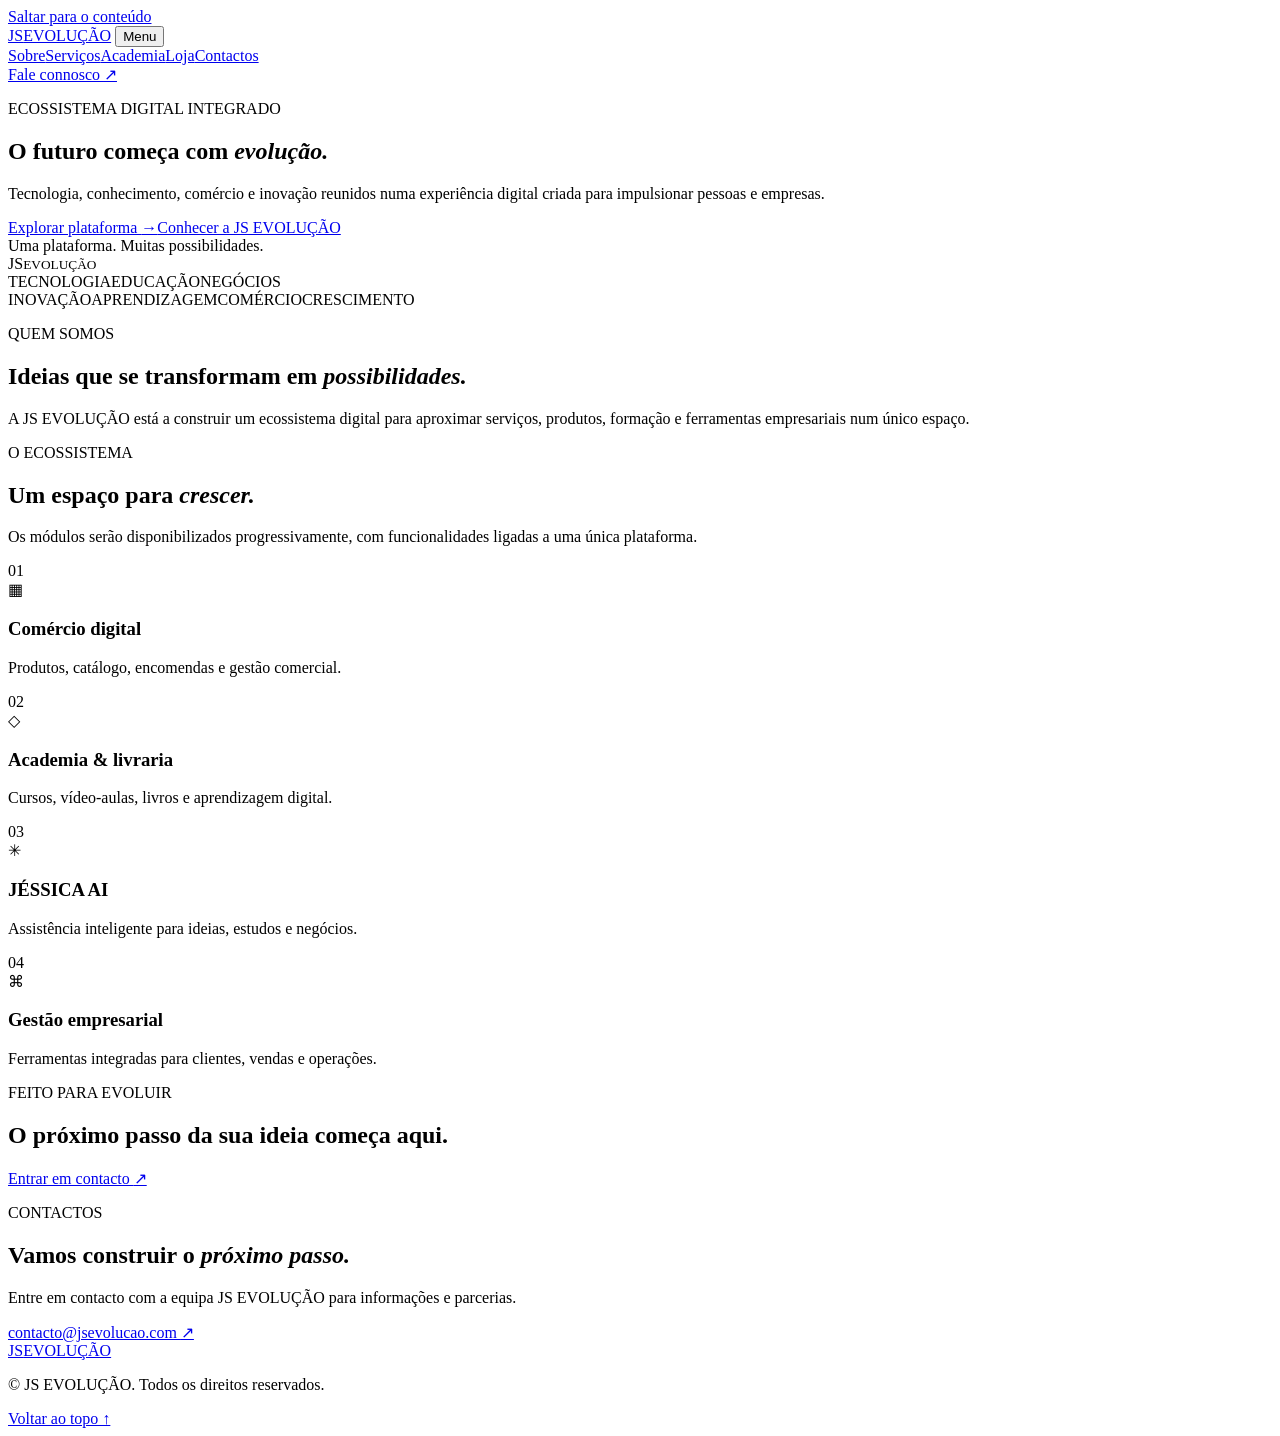
==== index.html @ 94efe842 "feat: add responsive JS Evolucao public foundation" ====
<!doctype html>
<html lang="pt">
<head>
  <meta charset="utf-8">
  <meta name="viewport" content="width=device-width, initial-scale=1">
  <meta name="theme-color" content="#07111f">
  <meta name="description" content="JS EVOLUÇÃO — tecnologia, conhecimento, comércio e inovação numa única plataforma.">
  <title>JS EVOLUÇÃO — O futuro começa com evolução</title>
  <link rel="manifest" href="/manifest.webmanifest">
  <link rel="stylesheet" href="/assets/css/app.css">
  <script src="/assets/js/app.js" defer></script>
</head>
<body>
  <a class="skip-link" href="#conteudo">Saltar para o conteúdo</a>
  <header class="site-header">
    <a class="brand" href="/" aria-label="JS EVOLUÇÃO — início"><span class="brand-mark">JS</span><span>EVOLUÇÃO</span></a>
    <button class="menu-toggle" type="button" aria-expanded="false" aria-controls="nav-principal">Menu</button>
    <nav id="nav-principal" class="main-nav" aria-label="Navegação principal">
      <a href="#sobre">Sobre</a><a href="#servicos">Serviços</a><a href="#academia">Academia</a><a href="#loja">Loja</a><a href="#contactos">Contactos</a>
    </nav>
    <a class="header-action" href="#contactos">Fale connosco <span aria-hidden="true">↗</span></a>
  </header>

  <main id="conteudo">
    <section class="hero">
      <div class="hero-copy">
        <p class="eyebrow"><span></span> ECOSSISTEMA DIGITAL INTEGRADO</p>
        <h1>O futuro começa com <em>evolução.</em></h1>
        <p class="hero-lead">Tecnologia, conhecimento, comércio e inovação reunidos numa experiência digital criada para impulsionar pessoas e empresas.</p>
        <div class="hero-actions"><a class="button button-primary" href="#servicos">Explorar plataforma <span aria-hidden="true">→</span></a><a class="text-link" href="#sobre">Conhecer a JS EVOLUÇÃO</a></div>
        <div class="hero-note"><span class="status-dot"></span> Uma plataforma. Muitas possibilidades.</div>
      </div>
      <div class="hero-art" aria-label="Elemento gráfico abstrato tecnológico">
        <div class="orbit orbit-one"></div><div class="orbit orbit-two"></div><div class="orbit orbit-three"></div>
        <div class="core"><span>JS</span><small>EVOLUÇÃO</small></div>
        <span class="float-tag tag-one">TECNOLOGIA</span><span class="float-tag tag-two">EDUCAÇÃO</span><span class="float-tag tag-three">NEGÓCIOS</span>
      </div>
    </section>

    <section class="trust-strip" aria-label="Áreas da plataforma"><span>INOVAÇÃO</span><i></i><span>APRENDIZAGEM</span><i></i><span>COMÉRCIO</span><i></i><span>CRESCIMENTO</span></section>

    <section class="section" id="sobre">
      <div class="section-heading"><p class="eyebrow">QUEM SOMOS</p><h2>Ideias que se transformam em <em>possibilidades.</em></h2></div>
      <p class="section-intro">A JS EVOLUÇÃO está a construir um ecossistema digital para aproximar serviços, produtos, formação e ferramentas empresariais num único espaço.</p>
    </section>

    <section class="section services-section" id="servicos">
      <div class="section-heading"><p class="eyebrow">O ECOSSISTEMA</p><h2>Um espaço para <em>crescer.</em></h2><p class="muted">Os módulos serão disponibilizados progressivamente, com funcionalidades ligadas a uma única plataforma.</p></div>
      <div class="service-grid">
        <article class="service-card"><span class="card-number">01</span><div class="card-icon">▦</div><h3>Comércio digital</h3><p>Produtos, catálogo, encomendas e gestão comercial.</p></article>
        <article class="service-card" id="academia"><span class="card-number">02</span><div class="card-icon">◇</div><h3>Academia & livraria</h3><p>Cursos, vídeo-aulas, livros e aprendizagem digital.</p></article>
        <article class="service-card"><span class="card-number">03</span><div class="card-icon">✳</div><h3>JÉSSICA AI</h3><p>Assistência inteligente para ideias, estudos e negócios.</p></article>
        <article class="service-card"><span class="card-number">04</span><div class="card-icon">⌘</div><h3>Gestão empresarial</h3><p>Ferramentas integradas para clientes, vendas e operações.</p></article>
      </div>
    </section>

    <section class="feature-band" id="loja"><div><p class="eyebrow">FEITO PARA EVOLUIR</p><h2>O próximo passo da sua ideia começa aqui.</h2></div><a class="button button-light" href="#contactos">Entrar em contacto <span aria-hidden="true">↗</span></a></section>

    <section class="section contact-section" id="contactos"><div class="section-heading"><p class="eyebrow">CONTACTOS</p><h2>Vamos construir o <em>próximo passo.</em></h2><p class="muted">Entre em contacto com a equipa JS EVOLUÇÃO para informações e parcerias.</p></div><a class="contact-link" href="mailto:contacto@jsevolucao.com">contacto@jsevolucao.com <span aria-hidden="true">↗</span></a></section>
  </main>

  <footer class="site-footer"><a class="brand" href="/"><span class="brand-mark">JS</span><span>EVOLUÇÃO</span></a><p>© <span id="year"></span> JS EVOLUÇÃO. Todos os direitos reservados.</p><a href="#conteudo">Voltar ao topo ↑</a></footer>
</body>
</html>
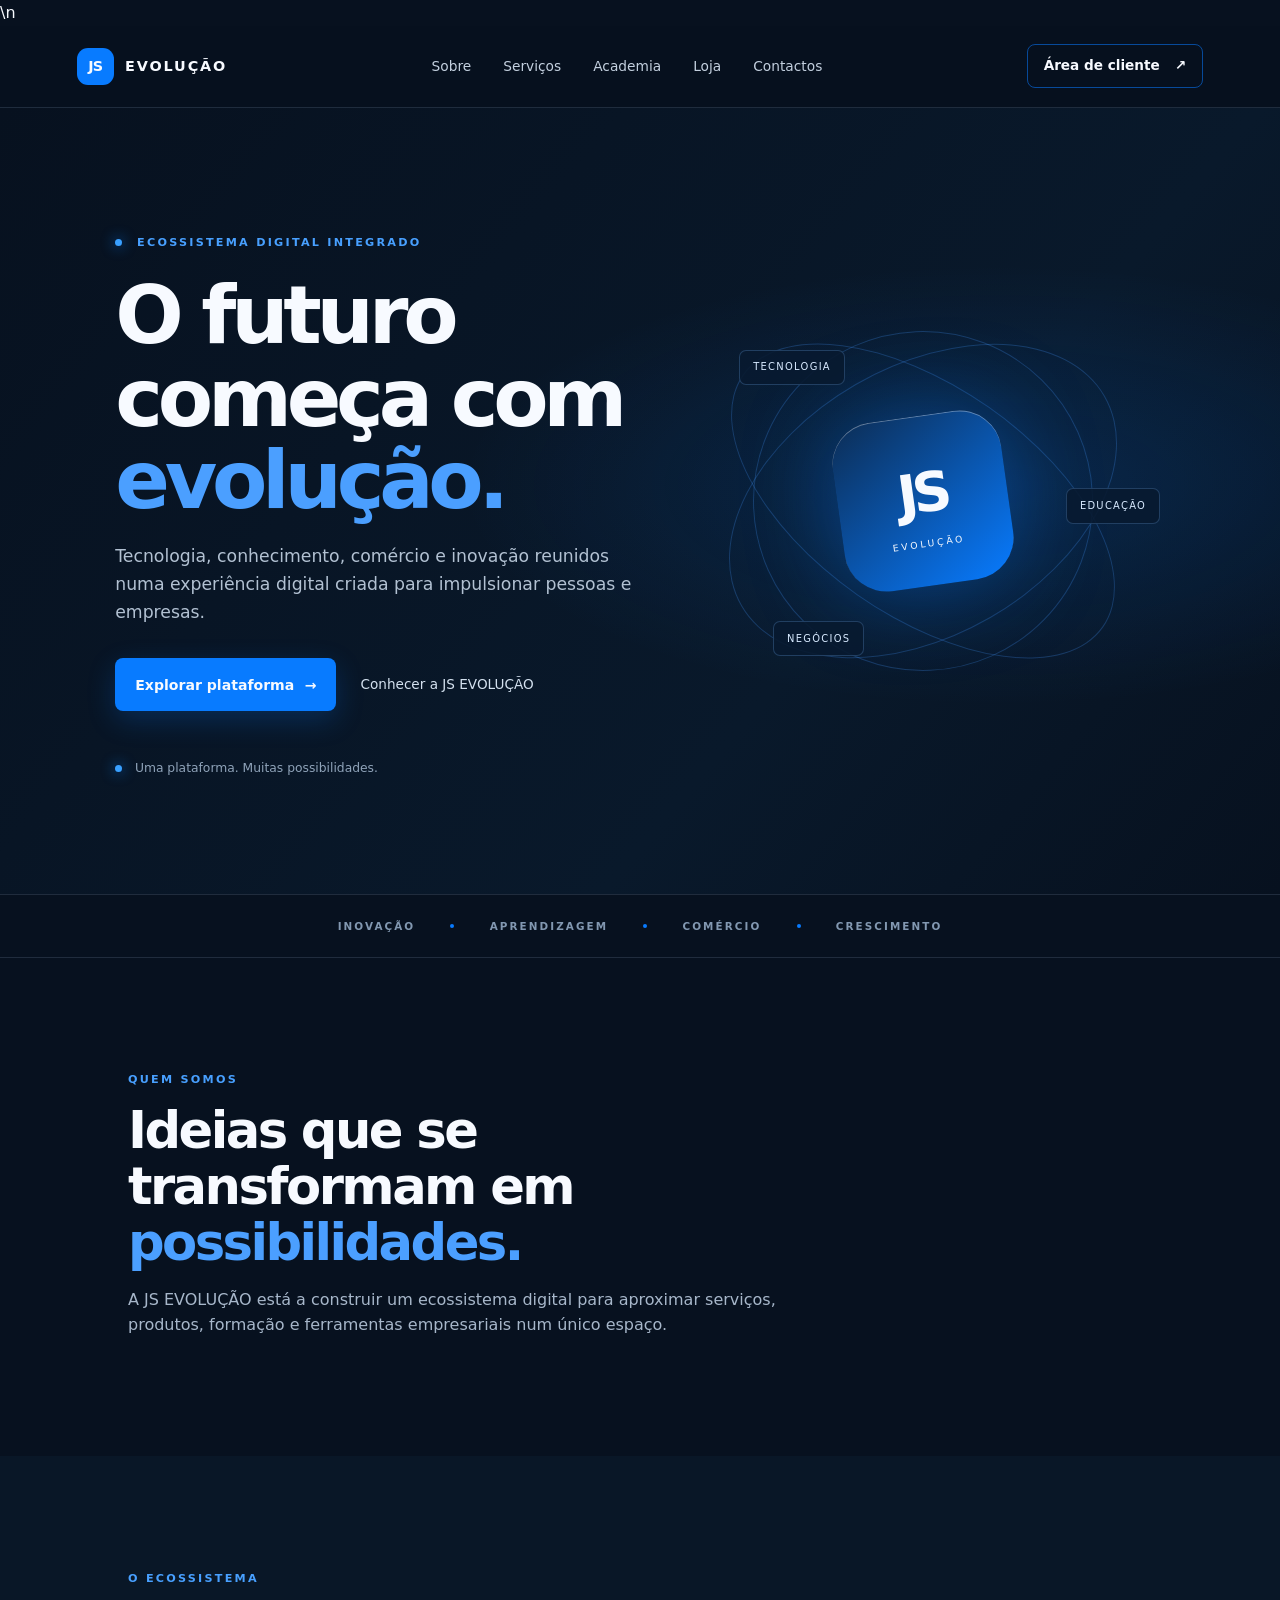
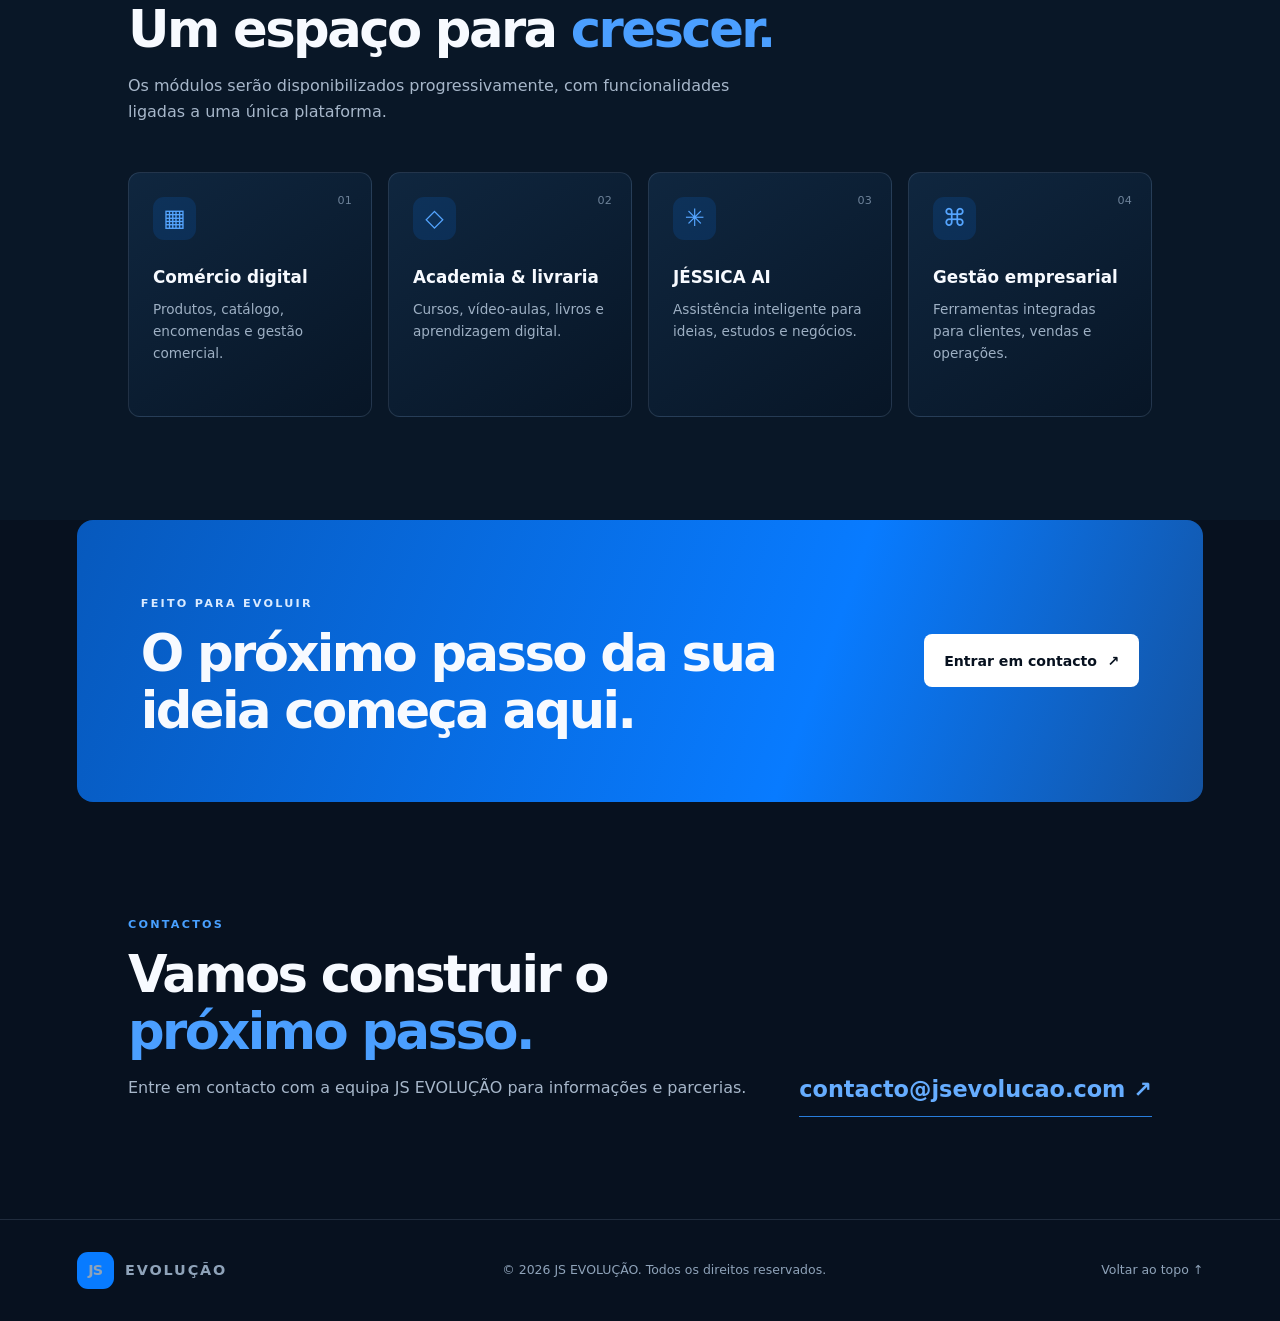
==== commit 1110c024: "feat: link public website to account access" ====
--- a/index.html
+++ b/index.html
@@ -6,7 +6,7 @@
   <meta name="theme-color" content="#07111f">
   <meta name="description" content="JS EVOLUÇÃO — tecnologia, conhecimento, comércio e inovação numa única plataforma.">
   <title>JS EVOLUÇÃO — O futuro começa com evolução</title>
-  <link rel="manifest" href="/manifest.webmanifest">
+  <link rel="manifest" href="/manifest.webmanifest">\n  <link rel="icon" href="/assets/icons/icon.svg" type="image/svg+xml">
   <link rel="stylesheet" href="/assets/css/app.css">
   <script src="/assets/js/app.js" defer></script>
 </head>
@@ -18,7 +18,7 @@
     <nav id="nav-principal" class="main-nav" aria-label="Navegação principal">
       <a href="#sobre">Sobre</a><a href="#servicos">Serviços</a><a href="#academia">Academia</a><a href="#loja">Loja</a><a href="#contactos">Contactos</a>
     </nav>
-    <a class="header-action" href="#contactos">Fale connosco <span aria-hidden="true">↗</span></a>
+    <a class="header-action" href="/frontend/login.html">Área de cliente <span aria-hidden="true">↗</span></a>
   </header>
 
   <main id="conteudo">
--- a/assets/css/app.css
+++ b/assets/css/app.css
@@ -0,0 +1,6 @@
+:root{color-scheme:dark;--navy:#07111f;--navy-2:#0b1a2d;--blue:#087bff;--blue-light:#48a0ff;--white:#f7faff;--muted:#a7b7ca;--line:rgba(172,202,235,.15);font-family:Inter,ui-sans-serif,system-ui,-apple-system,BlinkMacSystemFont,"Segoe UI",sans-serif}*{box-sizing:border-box}html{scroll-behavior:smooth}body{margin:0;background:var(--navy);color:var(--white);line-height:1.6}a{color:inherit;text-decoration:none}.skip-link{position:absolute;left:-9999px;top:1rem;background:#fff;color:#07111f;padding:.7rem 1rem;z-index:20}.skip-link:focus{left:1rem}.site-header{height:82px;padding:0 clamp(1.25rem,6vw,6rem);display:flex;align-items:center;justify-content:space-between;border-bottom:1px solid var(--line);background:rgba(7,17,31,.92);position:sticky;top:0;z-index:10;backdrop-filter:blur(16px)}.brand{display:flex;align-items:center;gap:.7rem;font-size:.9rem;font-weight:850;letter-spacing:.13em}.brand-mark{display:grid;place-items:center;width:37px;height:37px;border-radius:11px;background:var(--blue);font-size:.9rem;letter-spacing:-.05em}.main-nav{display:flex;gap:clamp(1rem,2.5vw,2.5rem);font-size:.86rem;color:#c3d0df}.main-nav a:hover,.site-footer a:hover,.text-link:hover{color:var(--blue-light)}.header-action{font-size:.85rem;font-weight:700;border:1px solid rgba(8,123,255,.55);border-radius:8px;padding:.65rem 1rem}.header-action span,.button span{margin-left:.65rem}.menu-toggle{display:none;background:none;border:1px solid var(--line);color:white;border-radius:8px;padding:.55rem .8rem}.hero{min-height:650px;padding:clamp(4rem,9vw,8rem) clamp(1.25rem,9vw,9rem);display:grid;grid-template-columns:1.05fr .95fr;align-items:center;gap:2rem;background:radial-gradient(ellipse at 78% 48%,rgba(8,123,255,.16),transparent 38%),linear-gradient(130deg,#07111f,#09192b 65%,#07111f)}.hero-copy{max-width:650px}.eyebrow{font-size:.7rem;font-weight:800;letter-spacing:.2em;color:var(--blue-light)}.eyebrow span,.status-dot{display:inline-block;width:7px;height:7px;border-radius:50%;background:#39a0ff;margin-right:.55rem;box-shadow:0 0 14px #087bff}h1{font-size:clamp(3rem,6.3vw,5.8rem);line-height:1.02;letter-spacing:-.065em;margin:1.4rem 0}h1 em,h2 em{font-style:normal;color:#4b9fff}.hero-lead{max-width:550px;color:#b2c1d2;font-size:1.08rem}.hero-actions{display:flex;align-items:center;gap:1.5rem;flex-wrap:wrap;margin-top:2rem}.button{display:inline-flex;align-items:center;justify-content:center;padding:.95rem 1.25rem;border-radius:8px;font-weight:750;font-size:.88rem;transition:transform .2s,background .2s}.button:hover{transform:translateY(-2px)}.button-primary{background:var(--blue);box-shadow:0 9px 28px rgba(8,123,255,.22)}.button-primary:hover{background:#2690ff}.text-link{font-size:.85rem;color:#d4e1ef}.hero-note{margin-top:3rem;color:#8fa3b9;font-size:.77rem}.hero-art{height:420px;position:relative;display:grid;place-items:center}.orbit{position:absolute;border:1px solid rgba(69,151,255,.25);border-radius:50%;transform:rotate(-24deg)}.orbit-one{width:340px;height:340px}.orbit-two{width:440px;height:230px;transform:rotate(35deg)}.orbit-three{width:270px;height:420px;transform:rotate(60deg)}.core{width:170px;height:170px;border-radius:42px;background:linear-gradient(145deg,#0c2d55,#087bff);box-shadow:0 0 90px rgba(8,123,255,.4),inset 0 1px 0 rgba(255,255,255,.35);display:flex;flex-direction:column;align-items:center;justify-content:center;transform:rotate(-8deg)}.core span{font-size:3.4rem;font-weight:900;letter-spacing:-.1em}.core small{font-size:.58rem;letter-spacing:.3em}.float-tag{position:absolute;padding:.55rem .8rem;border:1px solid rgba(113,174,245,.25);border-radius:7px;background:rgba(8,26,48,.9);font-size:.62rem;letter-spacing:.13em;color:#d8eaff}.tag-one{top:14%;left:12%}.tag-two{right:1%;top:47%}.tag-three{bottom:13%;left:19%}.trust-strip{display:flex;justify-content:center;align-items:center;gap:2.2rem;padding:1.4rem;border-top:1px solid var(--line);border-bottom:1px solid var(--line);color:#8298b1;font-size:.65rem;font-weight:800;letter-spacing:.2em;flex-wrap:wrap}.trust-strip i{width:4px;height:4px;background:var(--blue);border-radius:50%}.section{padding:clamp(4rem,8vw,7rem) clamp(1.25rem,10vw,10rem)}.section-heading{max-width:700px}.section-heading h2,.feature-band h2{font-size:clamp(2.2rem,4vw,3.8rem);line-height:1.1;letter-spacing:-.05em;margin:.8rem 0 1rem}.section-intro,.muted{color:var(--muted);max-width:650px}.services-section{background:#091727}.service-grid{display:grid;grid-template-columns:repeat(4,1fr);gap:1rem;margin-top:3rem}.service-card{position:relative;min-height:245px;padding:1.5rem;border:1px solid var(--line);border-radius:12px;background:linear-gradient(145deg,rgba(18,43,70,.8),rgba(8,22,39,.8));transition:border-color .2s,transform .2s}.service-card:hover{border-color:rgba(8,123,255,.7);transform:translateY(-4px)}.card-number{position:absolute;right:1.2rem;top:1.2rem;color:#6d8299;font-size:.7rem}.card-icon{width:43px;height:43px;border-radius:11px;background:rgba(8,123,255,.15);color:#55a5ff;display:grid;place-items:center;font-size:1.5rem}.service-card h3{font-size:1.05rem;margin:1.5rem 0 .5rem}.service-card p{font-size:.85rem;color:#9eb0c4;margin:0}.feature-band{margin:0 clamp(1.25rem,6vw,6rem);padding:clamp(2rem,5vw,4rem);border-radius:16px;background:linear-gradient(110deg,#0759bd,#087bff 65%,#1453a1);display:flex;justify-content:space-between;align-items:center;gap:2rem}.feature-band .eyebrow{color:#d9eaff}.feature-band h2{max-width:650px;margin-bottom:0}.button-light{background:#fff;color:#07111f;white-space:nowrap}.contact-section{display:flex;align-items:end;justify-content:space-between;gap:2rem}.contact-link{font-size:clamp(1rem,2vw,1.4rem);font-weight:750;color:#66adff;border-bottom:1px solid #287ddc;padding-bottom:.5rem;white-space:nowrap}.site-footer{border-top:1px solid var(--line);padding:2rem clamp(1.25rem,6vw,6rem);display:flex;justify-content:space-between;align-items:center;gap:1.5rem;color:#8fa3b9;font-size:.78rem}.site-footer p{margin:0}@media(max-width:900px){.hero{grid-template-columns:1fr;padding-top:5rem}.hero-art{height:340px}.service-grid{grid-template-columns:repeat(2,1fr)}.main-nav{gap:1rem}}@media(max-width:680px){.site-header{height:70px}.menu-toggle{display:block}.header-action{display:none}.main-nav{display:none;position:absolute;left:0;right:0;top:69px;padding:1rem 1.25rem 1.4rem;background:#091727;border-bottom:1px solid var(--line);flex-direction:column;gap:0}.main-nav.is-open{display:flex}.main-nav a{padding:.8rem 0;border-bottom:1px solid var(--line)}.hero{padding-top:4rem;min-height:auto}.hero-art{height:290px;transform:scale(.85);margin:-1rem -2rem}.orbit-one{width:270px;height:270px}.orbit-two{width:350px;height:190px}.orbit-three{height:340px}.core{width:140px;height:140px}.core span{font-size:2.8rem}.trust-strip{gap:1rem;font-size:.55rem}.service-grid{grid-template-columns:1fr}.service-card{min-height:190px}.feature-band,.contact-section,.site-footer{align-items:flex-start;flex-direction:column}.contact-link{white-space:normal}.site-footer{gap:.8rem}}@media(prefers-reduced-motion:reduce){html{scroll-behavior:auto}*,*::before,*::after{transition:none!important;animation:none!important}}
+
+/* Authentication and administration */
+.auth-page{min-height:100vh;display:grid;place-items:center;padding:1.25rem;background:radial-gradient(ellipse at 50% 20%,rgba(8,123,255,.16),transparent 45%),var(--navy)}
+.auth-card{width:min(100%,440px);padding:clamp(1.5rem,5vw,2.5rem);border:1px solid var(--line);border-radius:16px;background:#0b1a2d;box-shadow:0 24px 80px rgba(0,0,0,.25)}
+.auth-card>.brand{margin-bottom:2.5rem}.auth-card h1{font-size:2.5rem;margin:.6rem 0}.auth-card form{display:grid;gap:.65rem;margin:2rem 0 1.3rem}.auth-card label{font-size:.82rem;font-weight:700;color:#c8d7e8}.auth-card input{width:100%;padding:.9rem 1rem;border:1px solid rgba(172,202,235,.25);border-radius:8px;background:#07111f;color:#fff;font:inherit;margin-bottom:.65rem}.auth-card input:focus{outline:2px solid var(--blue);outline-offset:2px}.auth-card button{border:0;cursor:pointer;margin-top:.5rem}.auth-card #auth-message{min-height:1.5rem;color:#ffbd83;font-size:.85rem}.admin-page{min-height:100vh;display:grid;grid-template-columns:250px 1fr;background:#081523}.admin-sidebar{position:sticky;top:0;height:100vh;padding:1.7rem 1.2rem;border-right:1px solid var(--line);background:#07111f;display:flex;flex-direction:column;gap:2rem}.admin-sidebar .eyebrow{font-size:.62rem}.admin-sidebar nav{display:grid;gap:.5rem}.admin-sidebar nav a,.logout-button{padding:.8rem .9rem;border-radius:8px;color:#a9bbce;font-size:.88rem}.admin-sidebar nav a.active,.admin-sidebar nav a:hover{background:rgba(8,123,255,.15);color:#fff}.logout-button{margin-top:auto;border:1px solid var(--line);background:transparent;text-align:left;cursor:pointer}.admin-main{padding:clamp(1.5rem,4vw,3.5rem);min-width:0}.admin-top{display:flex;justify-content:space-between;align-items:center;gap:1rem;margin-bottom:2.5rem}.admin-top h1{font-size:2.4rem;margin:.4rem 0}.metric-grid{display:grid;grid-template-columns:repeat(4,minmax(0,1fr));gap:1rem}.metric-card,.admin-panel{border:1px solid var(--line);border-radius:12px;background:#0b1a2d;padding:1.3rem}.metric-card span{display:block;color:#a7b7ca;font-size:.8rem}.metric-card strong{display:block;font-size:2rem;margin-top:.6rem}.admin-panel{margin-top:1.5rem}.admin-panel h2{font-size:1.2rem}.module-list{display:grid;grid-template-columns:repeat(3,minmax(0,1fr));gap:.8rem;margin-top:1.5rem}.module-list span{padding:1rem;border:1px solid var(--line);border-radius:8px;color:#c3d0df;font-size:.86rem}@media(max-width:850px){.admin-page{grid-template-columns:1fr}.admin-sidebar{position:relative;height:auto;padding:1rem;gap:1rem}.admin-sidebar nav{grid-template-columns:repeat(3,1fr)}.admin-sidebar nav a{text-align:center}.logout-button{margin-top:0}.metric-grid{grid-template-columns:repeat(2,minmax(0,1fr))}}@media(max-width:520px){.admin-top{align-items:flex-start;flex-direction:column}.module-list{grid-template-columns:1fr}.metric-card strong{font-size:1.6rem}}
